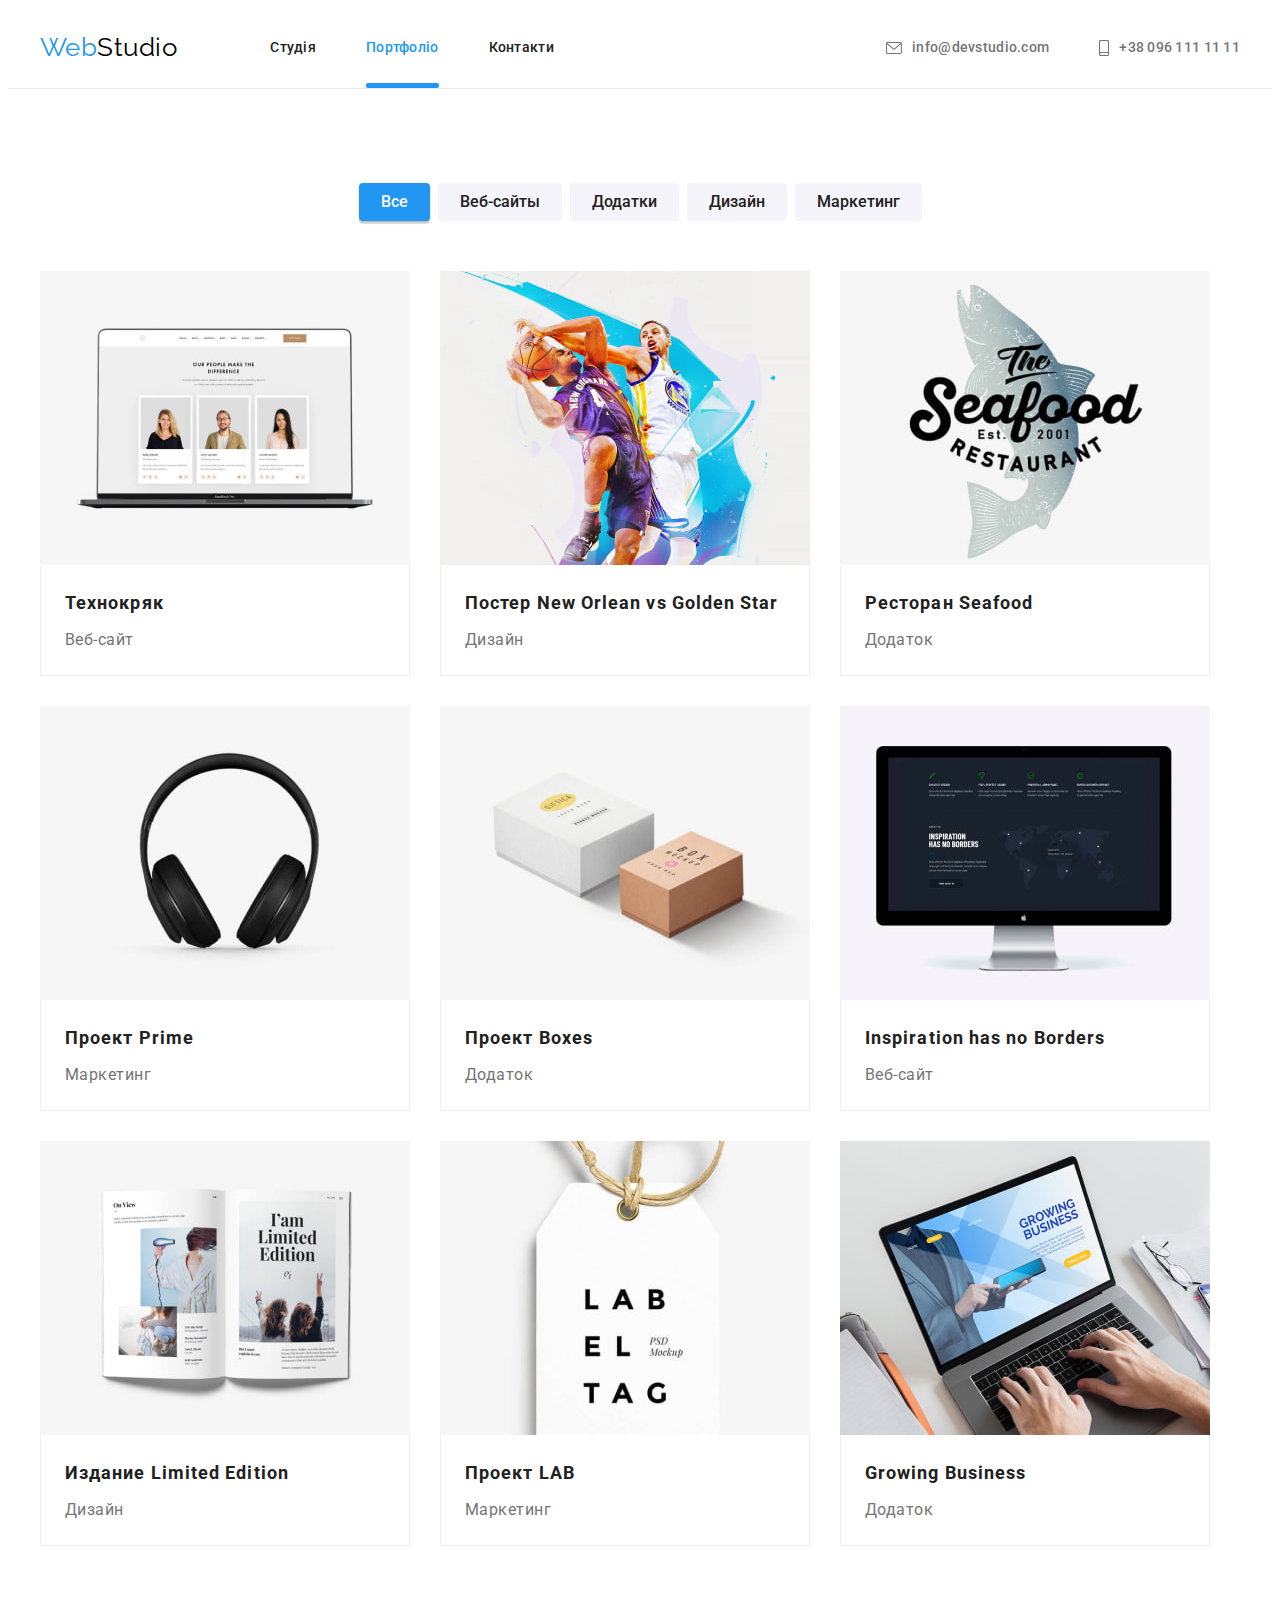
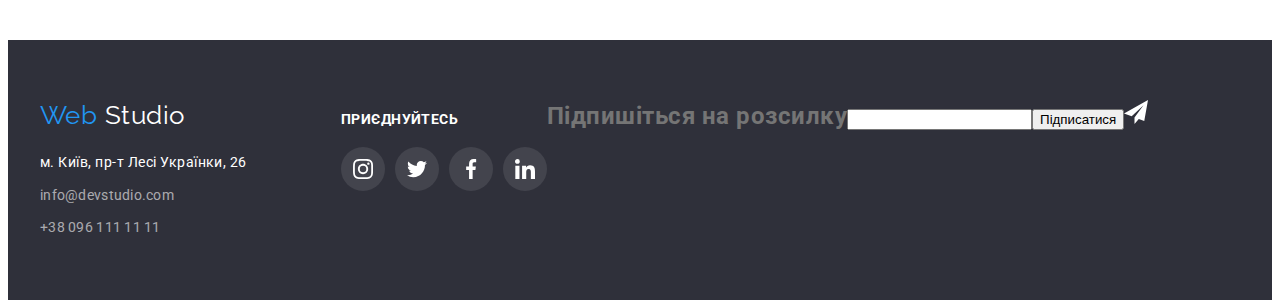
==== portfolio.html @ 4af9fd56 "Initial commit" ====
<!DOCTYPE html>
<html lang="uk">
  <head>
    <meta charset="UTF-8" />
    <meta http-equiv="X-UA-Compatible" content="IE=edge" />
    <meta name="viewport" content="width=device-width, initial-scale=1.0" />
    <!--Fonts start-->
    <link rel="preconnect" href="https://fonts.googleapis.com" />
    <link rel="preconnect" href="https://fonts.gstatic.com" crossorigin />
    <link
      href="https://fonts.googleapis.com/css2?family=Raleway:wght@700&family=Roboto:wght@400;500;700;900&display=swap"
      rel="stylesheet"
    />
    <!--Fonts end-->
    <!--Normalize start-->
    <link
      rel="stylesheet"
      href="https://cdnjs.cloudflare.com/ajax/libs/modern-normalize/1.1.0/modern-normalize.min.css"
      integrity="sha512-wpPYUAdjBVSE4KJnH1VR1HeZfpl1ub8YT/NKx4PuQ5NmX2tKuGu6U/JRp5y+Y8XG2tV+wKQpNHVUX03MfMFn9Q=="
      crossorigin="anonymous"
      referrerpolicy="no-referrer"
    />
    <!--Normalize end-->
    <!--Animate.css start-->
    <link
      rel="stylesheet"
      href="https://cdnjs.cloudflare.com/ajax/libs/animate.css/4.1.1/animate.min.css"
    />
    <!--Animate.css end-->
    <link rel="stylesheet" href="./css/styles.css" />
    <title>Document</title>
  </head>
  <body>
    <!--Header section-->
    <header class="header">
      <div class="container header-container">
        <a class="logo" href="./index.html">Web<span class="logo-inner">Studio</span></a>
        <nav class="nav">
          <ul class="nav-list">
            <li class="nav-item">
              <a class="nav-link" href="./index.html">Студія</a>
            </li>
            <li class="nav-item">
              <a
                class="nav-link current animate__animated animate__slideInDown"
                href="./portfolio.html"
                >Портфоліо</a
              >
            </li>
            <li class="nav-item">
              <a class="nav-link" href="">Контакти</a>
            </li>
          </ul>
        </nav>
        <ul class="header-list">
          <li class="header-item">
            <a class="header-mailto" href="mailto:info@devstudio.com">
              <svg class="icon-nav" width="16" height="12">
                <use href="./images/icons.svg#envelope"></use>
              </svg>
              info@devstudio.com
            </a>
          </li>
          <li class="header-item">
            <a class="header-phone" href="tel:+380961111111">
              <svg class="icon-nav" width="10" height="16">
                <use href="./images/icons.svg#smartphone"></use>
              </svg>
              +38 096 111 11 11
            </a>
          </li>
        </ul>
      </div>
    </header>
    <!--Main section-->
    <main>
      <!--Portfolio section-->
      <section class="portfolio section">
        <div class="container">
          <h1 class="visually-hidden">Кнопки</h1>
          <ul class="button-list">
            <li class="button-item">
              <button
                class="button-portfolio current animate__animated animate__backInLeft"
                type="button"
              >
                Все
              </button>
            </li>
            <li class="button-item">
              <button class="button-portfolio animate__animated animate__backInLeft" type="button">
                Веб-сайты
              </button>
            </li>
            <li class="button-item">
              <button class="button-portfolio animate__animated animate__backInLeft" type="button">
                Додатки
              </button>
            </li>
            <li class="button-item">
              <button class="button-portfolio animate__animated animate__backInLeft" type="button">
                Дизайн
              </button>
            </li>
            <li class="button-item">
              <button class="button-portfolio animate__animated animate__backInLeft" type="button">
                Маркетинг
              </button>
            </li>
          </ul>
          <h2 class="visually-hidden">Портфолио</h2>
          <ul class="portfolio-list card-set">
            <li class="portfolio-item animate__animated animate__backInRight">
              <div class="product-thumb">
                <img src="./images/portfolio/img1.jpg" alt="Ноутбук" width="370" height="294" />
                <p class="product-text">
                  Ресурс пропонує комплексні пропозиції з різним рівнем функціоналу та сервісів. Все
                  це дозволить відвідувачу отримати вичерпні відомості про компанію чи приватну
                  особу.
                </p>
              </div>
              <div class="portfolio-wrapper">
                <h3 class="portfolio-titel">Технокряк</h3>
                <p class="portfolio-text">Веб-сайт</p>
              </div>
            </li>
            <li class="portfolio-item animate__animated animate__backInRight">
              <div class="product-thumb">
                <img src="./images/portfolio/img2.jpg" alt="Баскетбол" width="370" height="294" />
                <p class="product-text">
                  Ресурс пропонує комплексні пропозиції з різним рівнем функціоналу та сервісів. Все
                  це дозволить відвідувачу отримати вичерпні відомості про компанію чи приватну
                  особу.
                </p>
              </div>
              <div class="portfolio-wrapper">
                <h3 class="portfolio-titel">Постер New Orlean vs Golden Star</h3>
                <p class="portfolio-text">Дизайн</p>
              </div>
            </li>
            <li class="portfolio-item animate__animated animate__backInRight">
              <div class="product-thumb">
                <img src="./images/portfolio/img3.jpg" alt="Рыба" width="370" height="294" />
                <p class="product-text">
                  Ресурс предлагает комплексные предложения с разным уровнем функционала и сервисов.
                  Все это позволит посетителю получить исчерпывающие сведения о компании или частном
                  лице.
                </p>
              </div>
              <div class="portfolio-wrapper">
                <h3 class="portfolio-titel">Ресторан Seafood</h3>
                <p class="portfolio-text">Додаток</p>
              </div>
            </li>
            <li class="portfolio-item animate__animated animate__backInLeft">
              <div class="product-thumb">
                <img src="./images/portfolio/img4.jpg" alt="Наушники" width="370" height="294" />
                <p class="product-text">
                  Ресурс пропонує комплексні пропозиції з різним рівнем функціоналу та сервісів. Все
                  це дозволить відвідувачу отримати вичерпні відомості про компанію чи приватну
                  особу.
                </p>
              </div>
              <div class="portfolio-wrapper">
                <h3 class="portfolio-titel">Проект Prime</h3>
                <p class="portfolio-text">Маркетинг</p>
              </div>
            </li>
            <li class="portfolio-item animate__animated animate__backInLeft">
              <div class="product-thumb">
                <img src="./images/portfolio/img5.jpg" alt="Две коробки" width="370" height="294" />
                <p class="product-text">
                  Ресурс пропонує комплексні пропозиції з різним рівнем функціоналу та сервісів. Все
                  це дозволить відвідувачу отримати вичерпні відомості про компанію чи приватну
                  особу.
                </p>
              </div>
              <div class="portfolio-wrapper">
                <h3 class="portfolio-titel">Проект Boxes</h3>
                <p class="portfolio-text">Додаток</p>
              </div>
            </li>
            <li class="portfolio-item animate__animated animate__backInLeft">
              <div class="product-thumb">
                <img src="./images/portfolio/img6.jpg" alt="Монитор" width="370" height="294" />
                <p class="product-text">
                  Ресурс пропонує комплексні пропозиції з різним рівнем функціоналу та сервісів. Все
                  це дозволить відвідувачу отримати вичерпні відомості про компанію чи приватну
                  особу.
                </p>
              </div>
              <div class="portfolio-wrapper">
                <h3 class="portfolio-titel">Inspiration has no Borders</h3>
                <p class="portfolio-text">Веб-сайт</p>
              </div>
            </li>
            <li class="portfolio-item animate__animated animate__backInRight">
              <div class="product-thumb">
                <img src="./images/portfolio/img7.jpg" alt="Книга" width="370" height="294" />
                <p class="product-text">
                  Ресурс пропонує комплексні пропозиції з різним рівнем функціоналу та сервісів. Все
                  це дозволить відвідувачу отримати вичерпні відомості про компанію чи приватну
                  особу.
                </p>
              </div>
              <div class="portfolio-wrapper">
                <h3 class="portfolio-titel">Издание Limited Edition</h3>
                <p class="portfolio-text">Дизайн</p>
              </div>
            </li>
            <li class="portfolio-item animate__animated animate__backInRight">
              <div class="product-thumb">
                <img src="./images/portfolio/img8.jpg" alt="Ярлык" width="370" height="294" />
                <p class="product-text">
                  Ресурс пропонує комплексні пропозиції з різним рівнем функціоналу та сервісів. Все
                  це дозволить відвідувачу отримати вичерпні відомості про компанію чи приватну
                  особу.
                </p>
              </div>
              <div class="portfolio-wrapper">
                <h3 class="portfolio-titel">Проект LAB</h3>
                <p class="portfolio-text">Маркетинг</p>
              </div>
            </li>
            <li class="portfolio-item animate__animated animate__backInRight">
              <div class="product-thumb ч">
                <img
                  src="./images/portfolio/img9.jpg"
                  alt="Работа за ноутбуком"
                  width="370"
                  height="294"
                />
                <p class="product-text">
                  Ресурс пропонує комплексні пропозиції з різним рівнем функціоналу та сервісів. Все
                  це дозволить відвідувачу отримати вичерпні відомості про компанію чи приватну
                  особу.
                </p>
              </div>
              <div class="portfolio-wrapper">
                <h3 class="portfolio-titel">Growing Business</h3>
                <p class="portfolio-text">Додаток</p>
              </div>
            </li>
          </ul>
        </div>
      </section>
    </main>
    <!--Footer section-->
    <footer class="footer footer-section">
      <div class="container footer-box">
        <div class="footer-col">
          <a class="footer-logo" href="./index.html"
            >Web <span class="footer-logo-inner">Studio</span>
          </a>
          <address class="address">м. Київ, пр-т Лесі Українки, 26</address>
          <ul class="footer-list">
            <li class="footer-item">
              <a class="footer-mailto" href="mailto:info@devstudio.com">info@devstudio.com</a>
            </li>
            <li class="footer-item">
              <a class="footer-phone" href="tel:+380961111111">+38 096 111 11 11</a>
            </li>
          </ul>
        </div>
        <div class="footer-wrapper">
          <h2 class="footer-titel">приєднуйтесь</h2>
          <ul class="footer-socials list">
            <li class="footer-socials-item">
              <a
                class="footer-socials-link"
                href=""
                target="_blank"
                rel="noopener noreferrer"
                aria-label="instagram"
              >
                <svg class="footer-socials-icon" width="20" height="20">
                  <use href="./images/icons.svg#instagram"></use>
                </svg>
              </a>
            </li>
            <li class="footer-socials-item">
              <a
                class="footer-socials-link"
                href=""
                target="_blank"
                rel="noopener noreferrer"
                aria-label="twitter"
              >
                <svg class="footer-socials-icon" width="20" height="20">
                  <use href="./images/icons.svg#twitter"></use>
                </svg>
              </a>
            </li>
            <li class="footer-socials-item">
              <a
                class="footer-socials-link"
                href=""
                target="_blank"
                rel="noopener noreferrer"
                aria-label="facebook"
              >
                <svg class="footer-socials-icon" width="20" height="20">
                  <use href="./images/icons.svg#facebook"></use>
                </svg>
              </a>
            </li>
            <li class="footer-socials-item">
              <a
                class="footer-socials-link"
                href=""
                target="_blank"
                rel="noopener noreferrer"
                aria-label="linkedin"
              >
                <svg class="footer-socials-icon" width="20" height="20">
                  <use href="./images/icons.svg#linkedin"></use>
                </svg>
              </a>
            </li>
          </ul>
        </div>
        <h2 class="">Підпишіться на розсилку</h2>
        <label>
          <input type="text" />
        </label>
        <button type="submit">Підписатися</button>
        <svg class="" width="24" height="24">
          <use href="./images/icons.svg#send"></use>
        </svg>
      </div>
    </footer>
  </body>
</html>
---- css/styles.css ----
/* цвет основного текста #212121 */
/* вторичный цвет #757575 */
/* шапка #FFFFFF */
/* почта и тел под rgba(255, 255, 255, 0.6)*/
/* фдрес подвала #FFFFFF  */
/* секция наша команда #F5F4FA */
/* секция чем мы занисаемся #E5E5E5 */
/* секция герой #2F303A */
/* цвет кнопки #2196F3 */
/* шапка hover #188CE8 */
/* body #E5E5E5 */

:root {
  /* others */
  --indent: 30px;
  --items: 3;

  /* time */
  --timeng-function: 250ms cubic-bezier(0.4, 0, 0.2, 1);
}

body {
  color: #757575;
  font-family: Roboto, sans-serif;
  letter-spacing: 0.03em;
}

.no-scroll {
  overflow: hidden;
}

/* Частковий ресет стилей браузера start */

h1,
h2,
h3,
h4,
h5,
h6,
p {
  margin: 0;
}

ul,
ol {
  list-style: none;
  padding: 0;
  margin: 0;
}

img {
  display: block;
}

a {
  text-decoration: none;
  color: currentColor;
}

/* Частковий ресет стилей браузера end */

/* Base styles */

.container {
  width: 1200px;
  margin-left: auto;
  margin-right: auto;
  padding-left: 15px;
  padding-right: 15px;
  /* outline: 1px solid tomato; */
}

.section {
  padding-top: 94px;
  padding-bottom: 94px;
}

/* Card set */

.card-set {
  display: flex;
  flex-wrap: wrap;
  gap: var(--indent);
}

.card-set-item {
  flex-basis: calc((100% - var(--indent) * (var(--items) - 1)) / var(--items));
}

/* Header section */

.header {
  border: 1px solid #ececec;
  border-top: none;
  border-right: none;
  border-left: none;
}

.header-container {
  display: flex;
  align-items: center;
}

.logo {
  display: block;
  margin-right: 93px;
  padding-top: 24px;
  padding-bottom: 25px;

  font-family: Raleway, cursive;
  font-size: 26px;
  line-height: 1.19;

  color: #2196f3;
}

.logo-inner {
  color: #000000;
}

.nav {
  margin-right: auto;
}

.nav-list {
  display: flex;
  gap: 50px;
}

.nav-link {
  position: relative;
  display: block;
  padding-top: 32px;
  padding-bottom: 32px;

  color: #212121;
  font-weight: 500;
  font-size: 14px;
  line-height: 1.14;
  letter-spacing: 0.02em;

  transition: color var(--timeng-function);
}

.nav-link:hover,
.nav-link:focus {
  color: #2196f3;
}

.nav-link.current {
  color: #2196f3;
}

.nav-link.current::after {
  content: '';
  position: absolute;
  left: 0;
  bottom: 0;

  display: block;
  width: 100%;
  height: 5px;
  background-color: #2196f3;
  border-radius: 2px;
  opacity: 1;
}

.nav-link::after {
  content: '';
  position: absolute;
  left: 0;
  bottom: 0;

  display: block;
  width: 100%;
  height: 5px;
  background-color: #2196f3;
  border-radius: 2px;
  opacity: 0;
  transition: opacity var(--timeng-function);
}

.nav-link:hover::after,
.nav-link:focus::after {
  opacity: 1;
}

.header-list {
  display: flex;
  gap: 50px;
}

.icon-nav {
  fill: currentColor;
}

.header-mailto {
  display: flex;
  align-items: center;
  gap: 10px;

  padding-top: 32px;
  padding-bottom: 32px;

  color: #757575;
  font-weight: 500;
  font-size: 14px;
  line-height: 1.14;
  letter-spacing: 0.02em;

  transition: color var(--timeng-function);
}

.mailto-wrapper:hover,
.mailto-wrapper:focus {
  color: #2196f3;
}

.header-mailto:hover,
.header-mailto:focus {
  color: #2196f3;
}

.header-phone {
  display: flex;
  align-items: center;
  gap: 10px;

  padding-top: 32px;
  padding-bottom: 32px;

  color: #757575;
  font-weight: 500;
  font-size: 14px;
  line-height: 1.14;
  letter-spacing: 0.02em;

  transition: color var(--timeng-function);
}

.phone-wpapper:hover,
.phone-wpapper:focus {
  color: #2196f3;
}

.header-phone:hover,
.header-phone:focus {
  color: #2196f3;
}

/* hero section */

.hero {
  text-align: center;
}

.overlay {
  max-width: 1600px;
  height: 600px;
  margin-left: auto;
  margin-right: auto;

  background-color: #c4c4c4;
  box-shadow: 0px 4px 4px rgba(0, 0, 0, 0.25);
  background-image: linear-gradient(to right, rgba(47, 48, 58, 0.4), rgba(47, 48, 58, 0.4)),
    url(../images/hero/Image01.jpg);

  background-repeat: no-repeat;
  background-position: center;
  background-size: cover;
}

.section-wrap {
  padding-top: 200px;
  padding-bottom: 200px;
}

.hero-title {
  margin-bottom: 30px;
  width: 696px;
  margin-left: auto;
  margin-right: auto;

  color: #ffffff;
  font-weight: 900;
  font-size: 44px;
  line-height: 1.36;
  text-align: center;
  letter-spacing: 0.06em;
  text-transform: uppercase;
}

.button-hero {
  min-width: 200px;
  min-height: 50px;
  padding: 10px 32px;

  background-color: #2196f3;
  color: #ffffff;
  border: none;
  font-family: inherit;
  cursor: pointer;
  font-weight: 700;
  font-size: 16px;
  line-height: 1.88;
  letter-spacing: 0.06em;
  box-shadow: 0px 4px 4px rgba(0, 0, 0, 0.15);
  border-radius: 4px;

  transition: background-color var(--timeng-function);
}

.button-hero:hover,
.button-hero:focus {
  background-color: #188ce8;
  border: none;
}

/* offer section */

.offer.section {
  padding-bottom: 0;
}

.offer-list {
  display: flex;
  gap: var(--indent);
}

.offer-wrapper {
  display: flex;
  align-items: center;
  justify-content: center;
  margin-bottom: 30px;

  width: 270px;
  height: 120px;
  background-color: #f5f4fa;
  border-radius: 4px;
}

.offer-item {
  flex-basis: 270px;
}

.offer-title {
  margin-bottom: 10px;

  color: #212121;
  font-weight: 700;
  font-size: 14px;
  line-height: 1.14;
  text-transform: uppercase;
}

.offer-text {
  font-size: 14px;
  line-height: 1.71;
}

/* doing section */

.section-top {
  padding-top: 0;
}

.doing-title {
  margin-bottom: 50px;

  color: #212121;
  font-weight: 700;
  font-size: 36px;
  line-height: 1.16;
  text-align: center;
}

.doing-list {
  display: flex;
  gap: var(--indent);
}

.doing-tumb {
  position: relative;
}

.doing-text {
  position: absolute;
  bottom: 0;
  left: 0;

  width: 370px;
  height: 70px;
  padding: 27px;

  font-weight: 700;
  font-size: 14px;
  line-height: calc(16 / 14);
  text-align: center;
  text-transform: uppercase;
  color: #ffffff;
  background: rgba(47, 48, 58, 0.8);
}

/* team section */

.team {
  background-color: #f5f4fa;
}

.team-titel {
  margin-bottom: 50px;

  color: #212121;
  font-weight: 700;
  font-size: 36px;
  line-height: 1.16;
  text-align: center;
}

.team-list {
  display: flex;
  gap: var(--indent);
}

.team-wrapper {
  border-top: none;
  padding-top: 30px;
  padding-bottom: 30px;
  padding-left: 5px;
  padding-right: 5px;

  background: #ffffff;
  box-shadow: 0px 1px 3px rgba(0, 0, 0, 0.12), 0px 1px 1px rgba(0, 0, 0, 0.14),
    0px 2px 1px rgba(0, 0, 0, 0.2);
  border-radius: 0px 0px 4px 4px;
  letter-spacing: 0.03em;
}

.team-subtitel {
  margin-bottom: 10px;

  color: #212121;
  font-weight: 500;
  font-size: 16px;
  line-height: 1.18;
  text-align: center;
}

.team-text {
  margin-bottom: 16px;

  font-size: 16px;
  line-height: 1.18;
  text-align: center;
}

/* Clients setion */

.clients-titel {
  margin-bottom: 50px;

  font-family: 'Roboto';
  font-style: normal;
  font-weight: 700;
  font-size: 36px;
  line-height: 42px;
  text-align: center;
  letter-spacing: 0.03em;

  color: #212121;
}

.clients {
  display: flex;
  align-items: center;
  justify-content: center;
  gap: 30px;
}

.clients-link {
  display: flex;
  align-items: center;
  justify-content: center;

  width: 170px;
  height: 92px;
  border: 1px solid #afb1b8;
  border-radius: 4px;

  transition: border-color var(--timeng-function), fill var(--timeng-function);
}

.clients-icon {
  fill: #afb1b8;

  transition: fill var(--timeng-function);
}

.clients-link:hover,
.clients-link:focus {
  border-color: #2196f3;
}

.clients-link:hover .clients-icon,
.clients-link:focus .clients-icon {
  fill: #2196f3;
}

/* footer section */

.footer {
  background-color: #2f303a;
}

.footer-section {
  padding-top: 60px;
  padding-bottom: 60px;
}

.footer-box {
  display: flex;
  align-items: baseline;
}

.footer-col {
  display: flex;
  flex-wrap: wrap;
  width: 231px;
  margin-right: 70px;
}

.footer-logo {
  display: block;
  margin-bottom: 20px;

  color: #2196f3;
  font-family: Raleway, cursive;
  font-size: 26px;
  line-height: 1.19;
}

.footer-logo-inner {
  color: #ffffff;
}

.address {
  margin-bottom: 9px;

  color: #ffffff;
  font-size: 14px;
  line-height: 1.71;
  font-style: normal;
}

.footer-item:not(:last-child) {
  display: block;
  margin-bottom: 9px;
}

.footer-mailto {
  font-size: 14px;
  line-height: 1.71;
  color: rgba(255, 255, 255, 0.6);
  letter-spacing: 0.02em;

  transition: color var(--timeng-function);
}

.footer-mailto:hover,
.footer-mailto:focus {
  color: #2196f3;
}

.footer-phone {
  font-size: 14px;
  line-height: 1.71;
  color: rgba(255, 255, 255, 0.6);
  letter-spacing: 0.02em;

  transition: color var(--timeng-function);
}

.footer-phone:hover,
.footer-phone:focus {
  color: #2196f3;
}

.footer-titel {
  margin-bottom: 20px;

  font-weight: 700;
  font-size: 14px;
  line-height: calc(16 / 14);
  letter-spacing: 0.03em;
  text-transform: uppercase;

  color: #ffffff;
}

.footer-wrapper {
  display: flex;
  flex-wrap: wrap;
  width: 206px;
}

.footer-socials {
  display: flex;
  align-items: center;
  justify-content: center;
  gap: 10px;
}

.footer-socials-link {
  display: flex;
  align-items: center;
  justify-content: center;

  width: 44px;
  height: 44px;
  border-radius: 50%;
  background-color: #43444d;

  transition: background-color var(--timeng-function), fill var(--timeng-function);
}

.footer-socials-icon {
  fill: #ffffff;
}

.footer-socials-link:hover,
.footer-socials-link:focus {
  background-color: #2196f3;
}

/* Portfolio section */

.button-list {
  display: flex;
  margin-bottom: 50px;
  justify-content: center;
}

.button-item:not(:last-child) {
  margin-right: 8px;
}

.button-portfolio {
  padding: 6px 22px;

  color: #212121;
  border: none;
  font-family: inherit;
  cursor: pointer;
  font-weight: 500;
  font-size: 16px;
  line-height: 1.62;
  border-radius: 4px;
  background-color: #f5f4fa;

  transition: color var(--timeng-function), background-color var(--timeng-function),
    box-shadow var(--timeng-function);
}

.button-portfolio.current {
  background-color: #2196f3;
  color: #ffffff;
  box-shadow: 0px 3px 1px rgba(0, 0, 0, 0.1), 0px 1px 2px rgba(0, 0, 0, 0.08),
    0px 2px 2px rgba(0, 0, 0, 0.12);
}

.button-portfolio:hover,
.button-portfolio:focus {
  background-color: #2196f3;
  color: #ffffff;
  box-shadow: 0px 3px 1px rgba(0, 0, 0, 0.1), 0px 1px 2px rgba(0, 0, 0, 0.08),
    0px 2px 2px rgba(0, 0, 0, 0.12);
}

.portfolio-list {
  display: flex;
  gap: var(--indent);
}

.portfolio-item {
  position: relative;
  transition: color var(--timeng-function), box-shadow var(--timeng-function);
}

.portfolio-item:hover .product-thumb .product-text {
  transform: translateY(0);
  opacity: 1;
}

.portfolio-item:hover {
  cursor: pointer;
  box-shadow: 0px 1px 1px rgba(0, 0, 0, 0.12), 0px 4px 4px rgba(0, 0, 0, 0.06),
    1px 4px 6px rgba(0, 0, 0, 0.16);
}

.product-thumb {
  position: relative;
  overflow: hidden;
}

.product-text {
  position: absolute;
  top: 0;
  left: 0;
  padding: 63px 24px;

  font-size: 18px;
  line-height: calc(28 / 18);
  color: #ffffff;
  background-color: rgba(33, 150, 243, 0.9);
  opacity: 0;
  transform: translateY(100%);
  transition: var(--timeng-function);
}

.portfolio-wrapper {
  padding-top: 20px;
  padding-bottom: 20px;
  padding-left: 24px;
  padding-right: 24px;

  border: 1px solid #eeeeee;
  border-top: none;
  overflow: hidden;
  z-index: 1000;
}

.portfolio-titel {
  margin-bottom: 4px;

  color: #212121;
  font-weight: 700;
  font-size: 18px;
  line-height: 2;
  letter-spacing: 0.06em;
}

.portfolio-text {
  font-size: 16px;
  line-height: 1.87;
}

.visually-hidden {
  position: absolute;
  white-space: nowrap;
  width: 1px;
  height: 1px;
  overflow: hidden;
  border: 0;
  padding: 0;
  clip: rect(0 0 0 0);
  clip-path: inset(50%);
  margin: -1px;
}

/* Socials icons */

.socials {
  display: flex;
  align-items: center;
  justify-content: center;
  gap: 10px;
}

.socials-link {
  display: flex;
  align-items: center;
  justify-content: center;

  width: 44px;
  height: 44px;
  border-radius: 50%;

  transition: background-color var(--timeng-function), fill var(--timeng-function);
}

.socials-icon {
  fill: #afb1b8;

  transition: fill var(--timeng-function);
}

.socials-link:hover,
.socials-link:focus {
  background-color: #2196f3;
}

.socials-link:hover .socials-icon,
.socials-link:focus .socials-icon {
  fill: #ffffff;
}

/* Modal window */

.backdrop {
  position: fixed;
  top: 0;
  left: 0;
  z-index: 1000;

  width: 100%;
  height: 100%;

  background-color: rgba(0, 0, 0, 0.2);
  opacity: 1;
  visibility: visible;
  pointer-events: initial;
  transition: opacity var(--timeng-function), visibility var(--timeng-function);
}

.backdrop.is-hidden {
  opacity: 0;
  visibility: hidden;
  pointer-events: none;
}

.modal {
  position: absolute;
  top: 50%;
  left: 50%;
  transform: translate(-50%, -50%) scale(1);

  width: 528px;
  height: 521px;
  background-color: #ffffff;
  border-radius: 4px;
  box-shadow: 0px 1px 3px rgba(0, 0, 0, 0.12), 0px 1px 1px rgba(0, 0, 0, 0.14),
    0px 2px 1px rgba(0, 0, 0, 0.2);

  opacity: 1;
  transition: transform var(--timeng-function), opacity var(--timeng-function);
}

.backdrop.is-hidden .modal {
  opacity: 0;
  transform: translate(-50%, -50%) scale(0.75);
}

.modal-btn {
  position: absolute;
  top: 8px;
  right: 8px;

  display: flex;
  align-items: center;
  justify-content: center;

  width: 30px;
  height: 30px;
  padding: 0;
  border-radius: 50%;
  background: #ffffff;
  border: 1px solid rgba(0, 0, 0, 0.1);
  filter: drop-shadow(0px 4px 4px rgba(0, 0, 0, 0.25));
  cursor: pointer;
}

.form-titel {
  display: block;
  padding-top: 40px;

  font-size: 20px;
  line-height: calc(23 / 20);
  text-align: center;
  letter-spacing: 0.03em;

  color: #212121;
}

.form-label {
  font-size: 12px;
  line-height: calc(14 / 12);
  letter-spacing: 0.01em;
  color: #757575;
}

.form-input {
  width: 448px;
  height: 40px;

  border: 1px solid rgba(33, 33, 33, 0.2);
  border-radius: 4px;
}
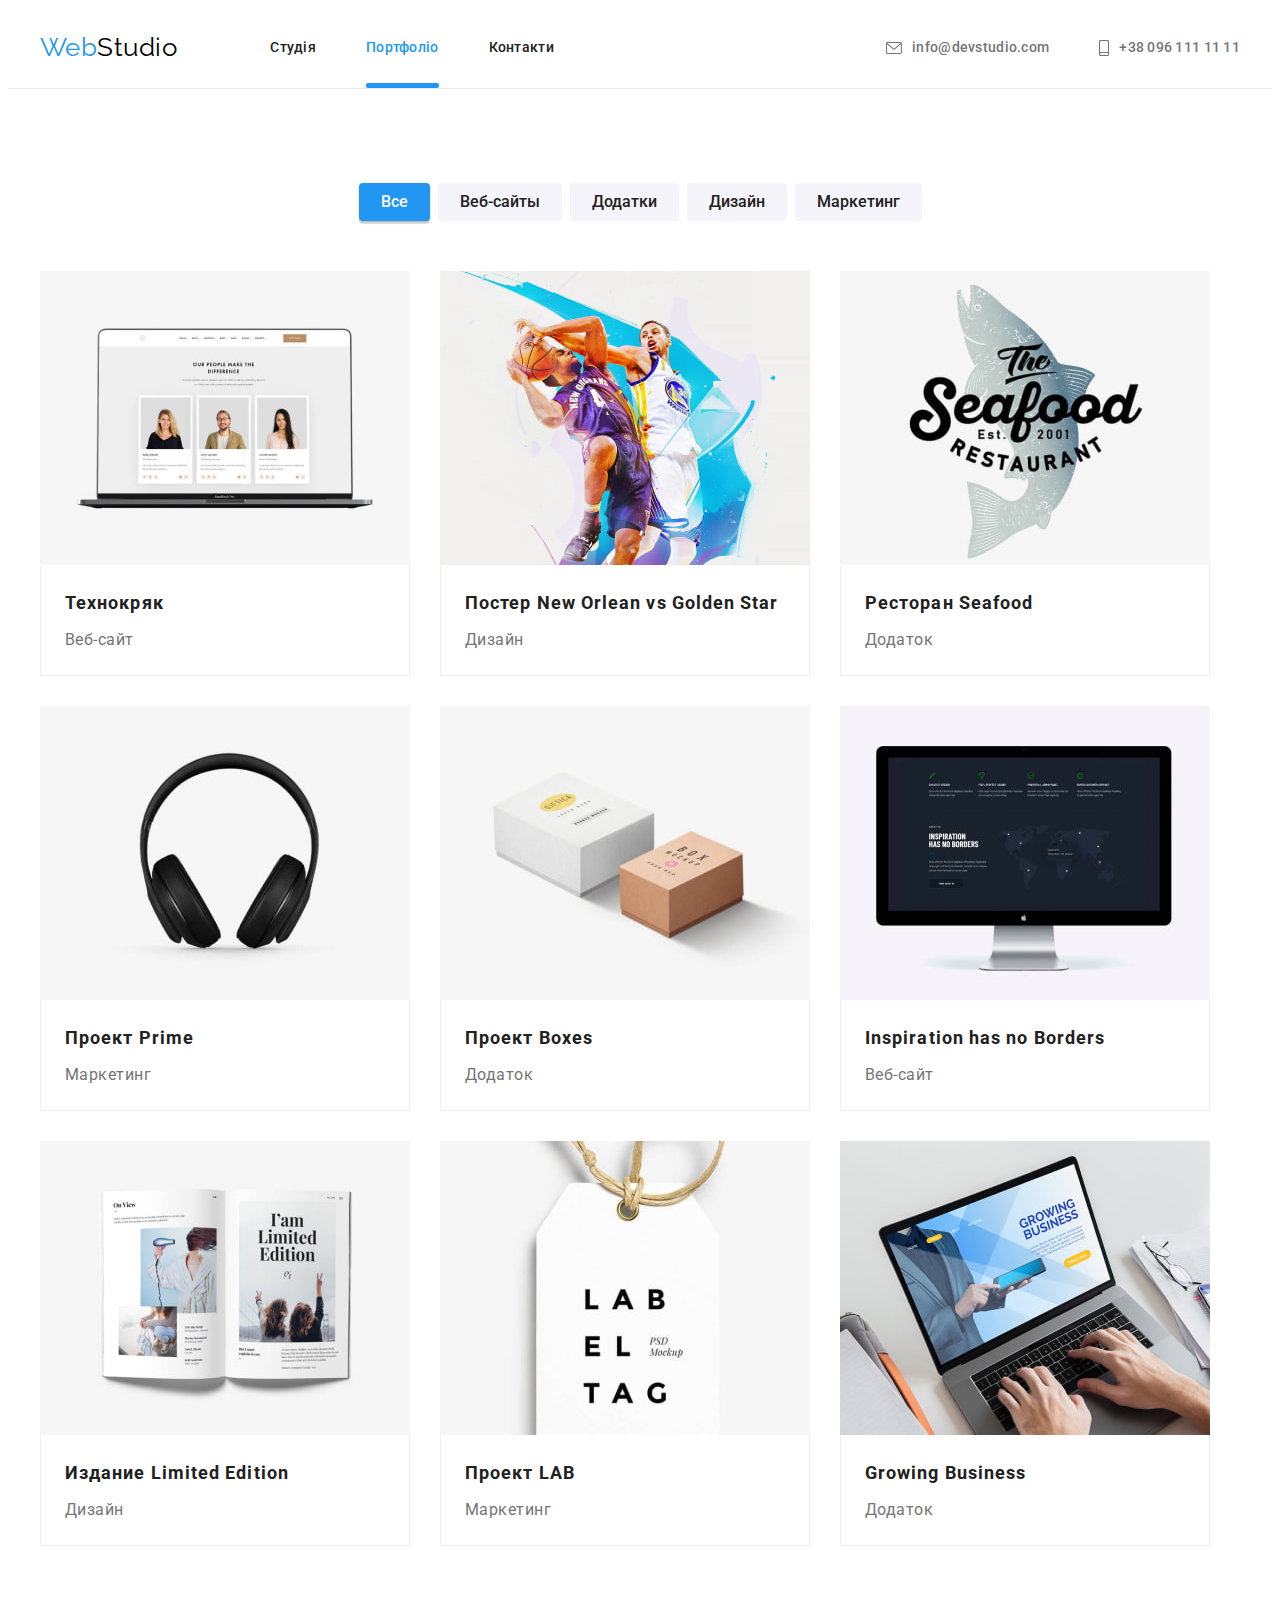
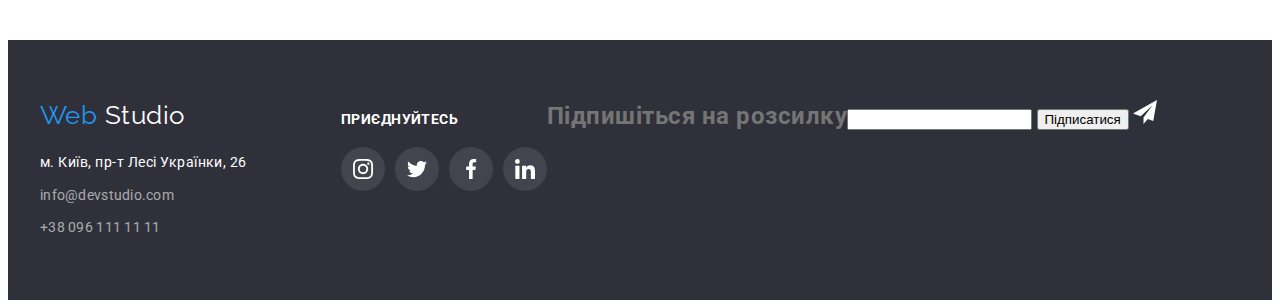
==== commit 8b2147b5: "Update portfolio.html" ====
--- a/portfolio.html
+++ b/portfolio.html
@@ -319,14 +319,16 @@
             </li>
           </ul>
         </div>
-        <h2 class="">Підпишіться на розсилку</h2>
-        <label>
-          <input type="text" />
-        </label>
-        <button type="submit">Підписатися</button>
-        <svg class="" width="24" height="24">
-          <use href="./images/icons.svg#send"></use>
-        </svg>
+        <h2 class="form-fotter-titel">Підпишіться на розсилку</h2>
+        <form class="form-fotter">
+          <label class="form-gruop-fotter">
+            <input type="text" />
+          </label>
+          <button class="form-fotter-btn" type="submit">Підписатися</button>
+          <svg class="form-fotter-icon" width="24" height="24">
+            <use href="./images/icons.svg#send"></use>
+          </svg>
+        </form>
       </div>
     </footer>
   </body>
--- a/css/styles.css
+++ b/css/styles.css
@@ -859,9 +859,24 @@
   cursor: pointer;
 }
 
+/**
+|============================
+| Modal form
+|============================
+*/
+
+.form-container {
+  display: flex;
+  flex-wrap: wrap;
+  justify-content: center;
+}
+
 .form-titel {
   display: block;
   padding-top: 40px;
+  margin-bottom: 12px;
+  margin-left: auto;
+  margin-right: auto;
 
   font-size: 20px;
   line-height: calc(23 / 20);
@@ -872,16 +887,44 @@
 }
 
 .form-label {
+  display: block;
+  margin-bottom: 4px;
+
   font-size: 12px;
   line-height: calc(14 / 12);
   letter-spacing: 0.01em;
   color: #757575;
+  cursor: pointer;
 }
 
 .form-input {
+  display: block;
   width: 448px;
   height: 40px;
 
   border: 1px solid rgba(33, 33, 33, 0.2);
   border-radius: 4px;
-}
+  cursor: pointer;
+}
+
+/* .form-icon {
+  position: relative;
+  top: 0;
+  left: 0;
+} */
+
+.madal-form-btn {
+  min-width: 200px;
+  min-height: 50px;
+  padding: 10px 52px;
+
+  font-weight: 700;
+  font-size: 16px;
+  line-height: calc(30 / 16);
+  letter-spacing: 0.06em;
+  color: #ffffff;
+  background: #2196f3;
+  box-shadow: 0px 4px 4px rgba(0, 0, 0, 0.15);
+  border-radius: 4px;
+  border: none;
+}
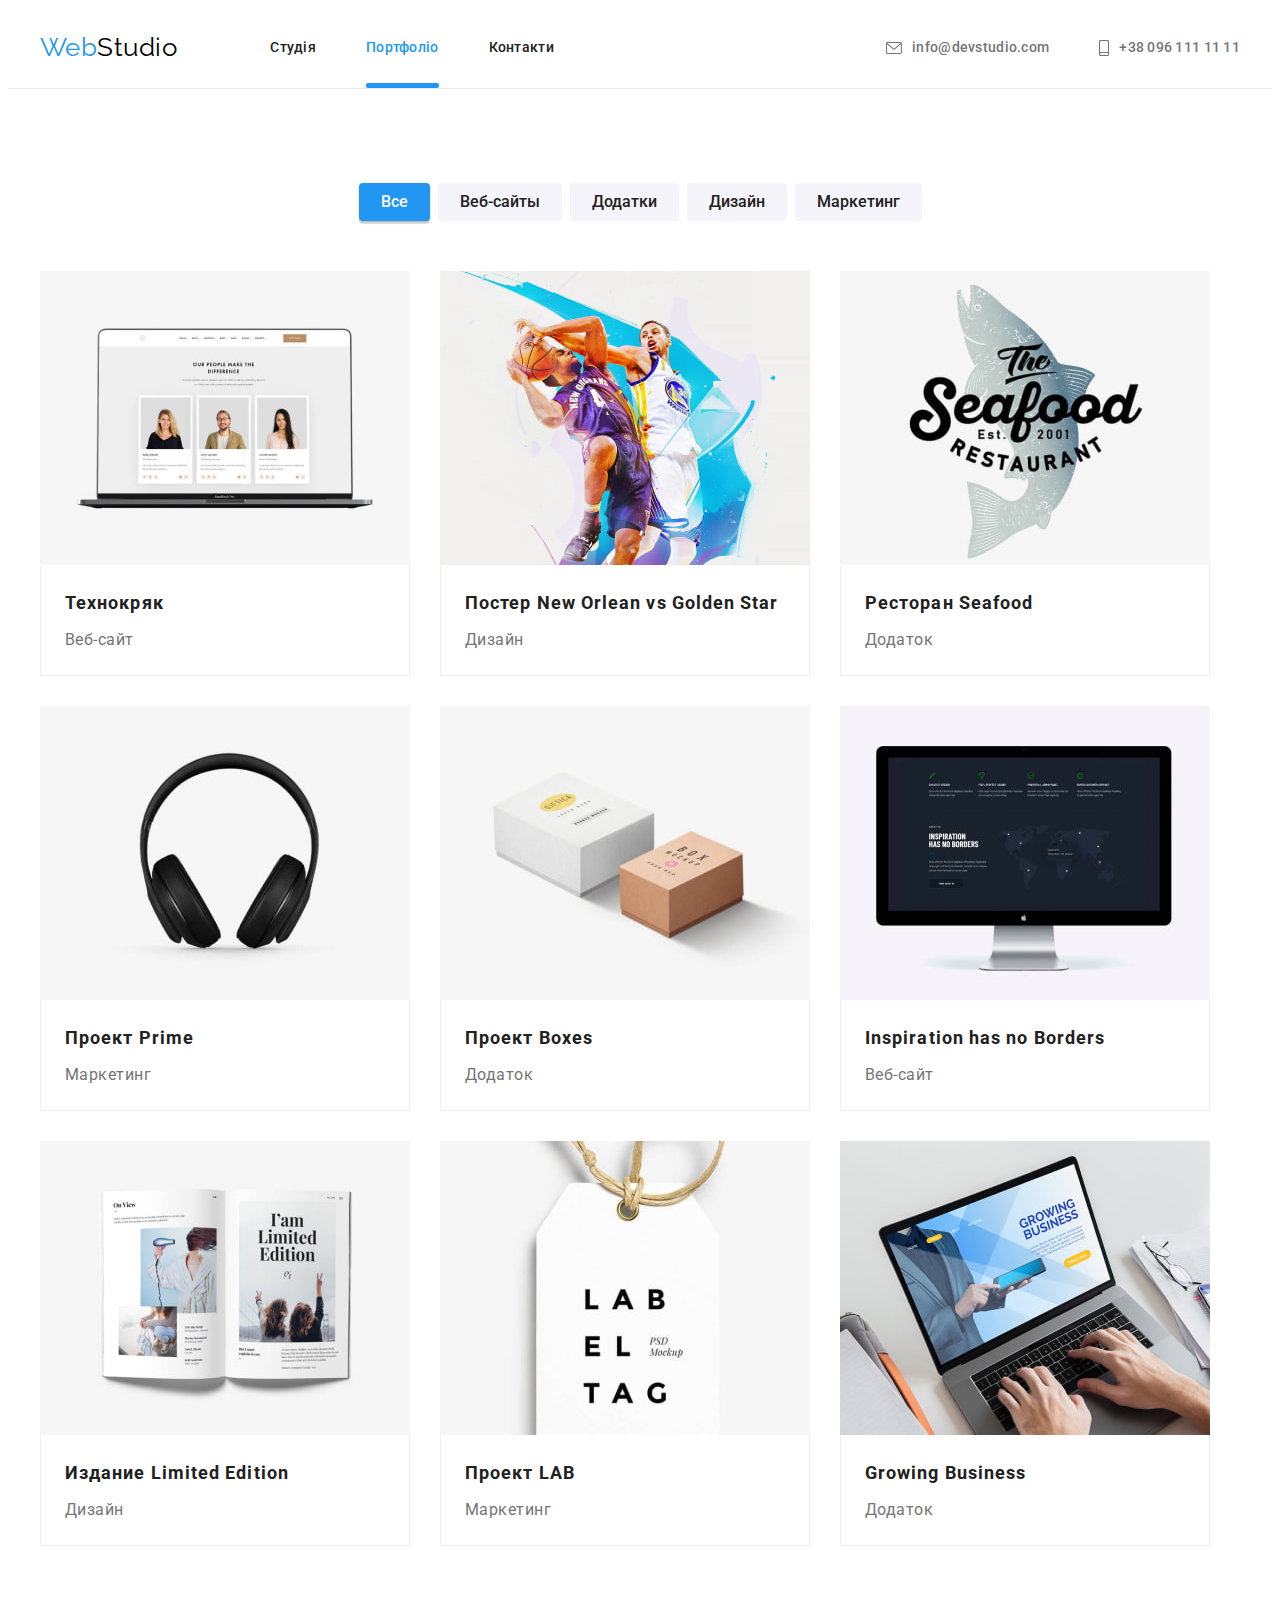
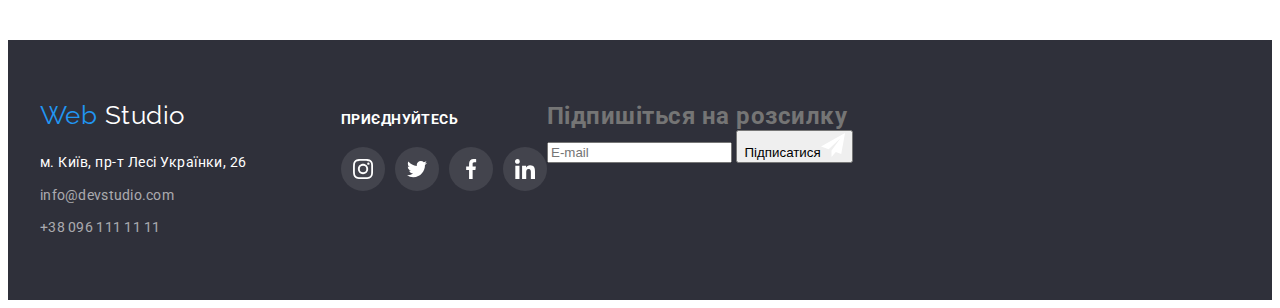
==== commit 645e7085: "Update portfolio.html" ====
--- a/portfolio.html
+++ b/portfolio.html
@@ -319,16 +319,19 @@
             </li>
           </ul>
         </div>
-        <h2 class="form-fotter-titel">Підпишіться на розсилку</h2>
-        <form class="form-fotter">
-          <label class="form-gruop-fotter">
-            <input type="text" />
-          </label>
-          <button class="form-fotter-btn" type="submit">Підписатися</button>
-          <svg class="form-fotter-icon" width="24" height="24">
-            <use href="./images/icons.svg#send"></use>
-          </svg>
-        </form>
+        <div class="form-container-fotter">
+          <h2 class="form-fotter-titel">Підпишіться на розсилку</h2>
+          <form class="form-fotter">
+            <label class="form-group-fotter">
+              <input class="form-input-fotter" type="email" placeholder="E-mail" />
+            </label>
+            <button class="form-fotter-btn" type="submit">
+              Підписатися<svg class="form-fotter-icon" width="24" height="24">
+                <use href="./images/icons.svg#send"></use>
+              </svg>
+            </button>
+          </form>
+        </div>
       </div>
     </footer>
   </body>
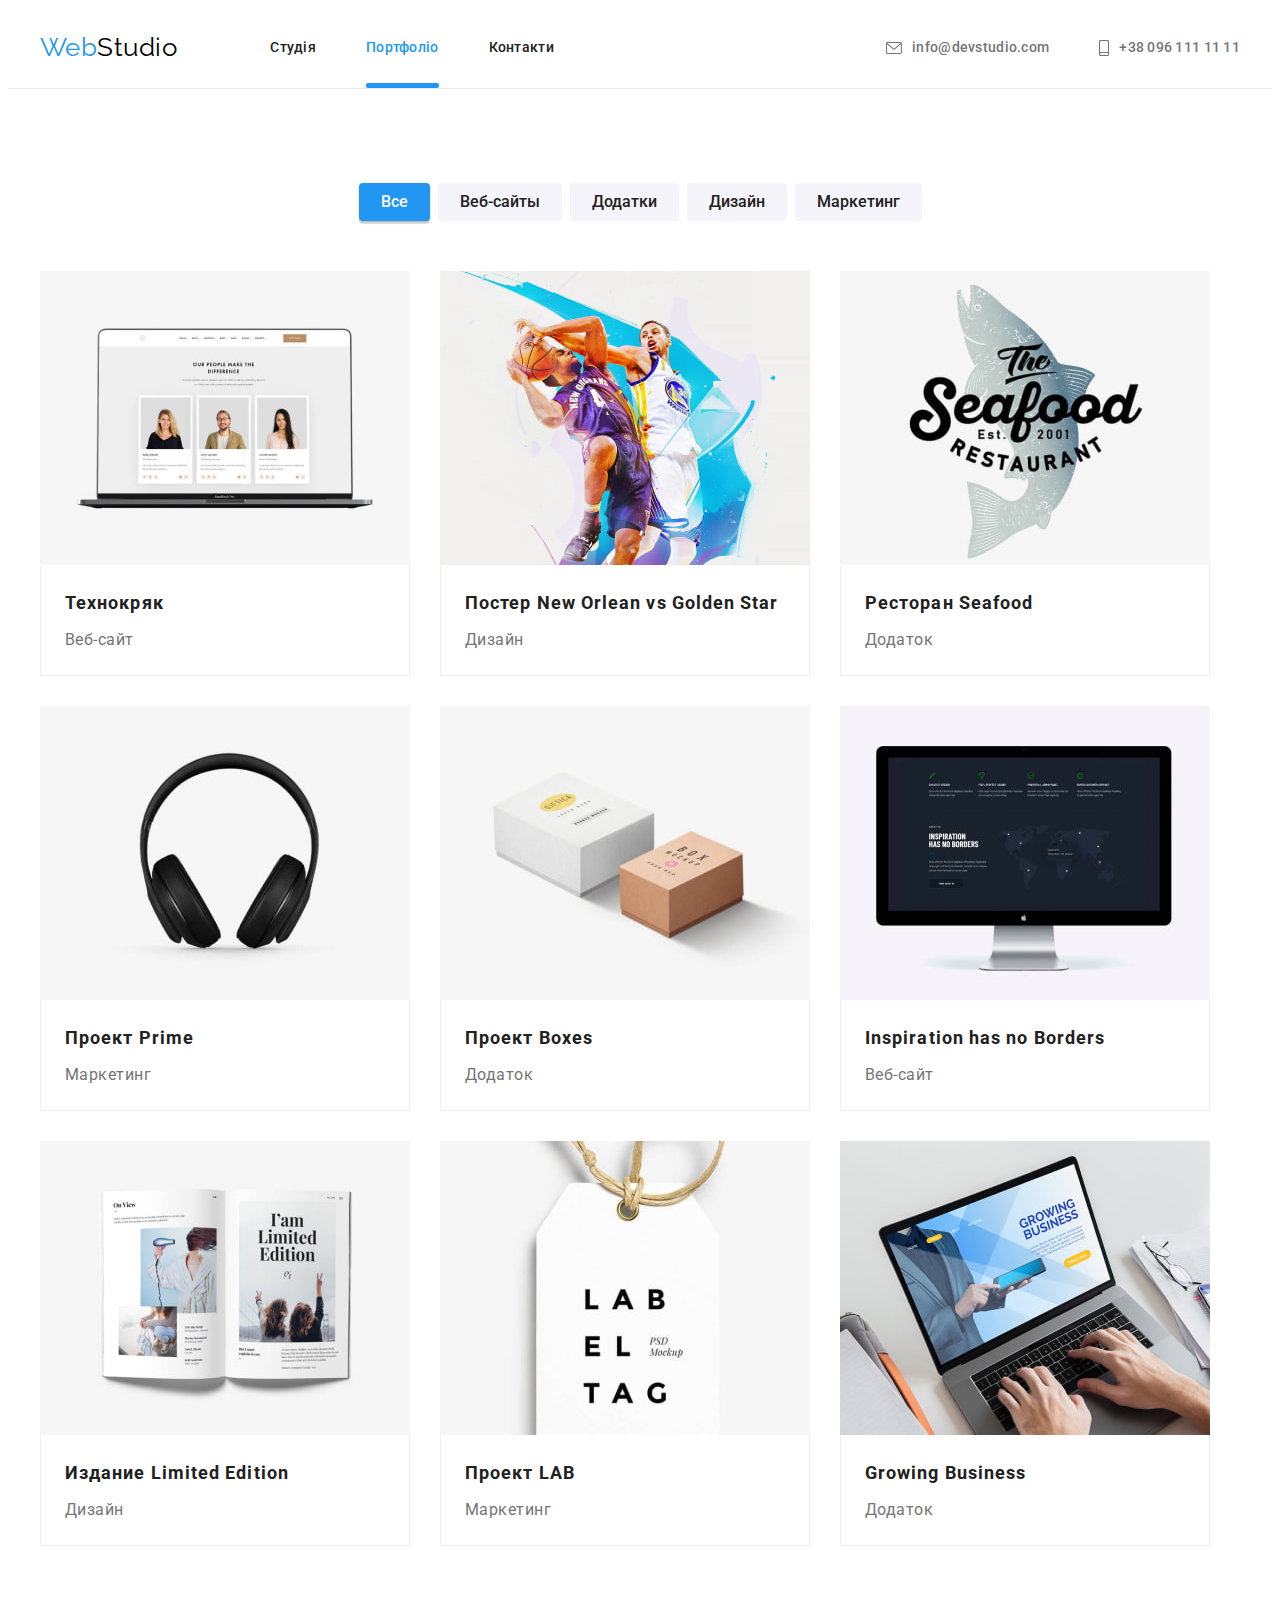
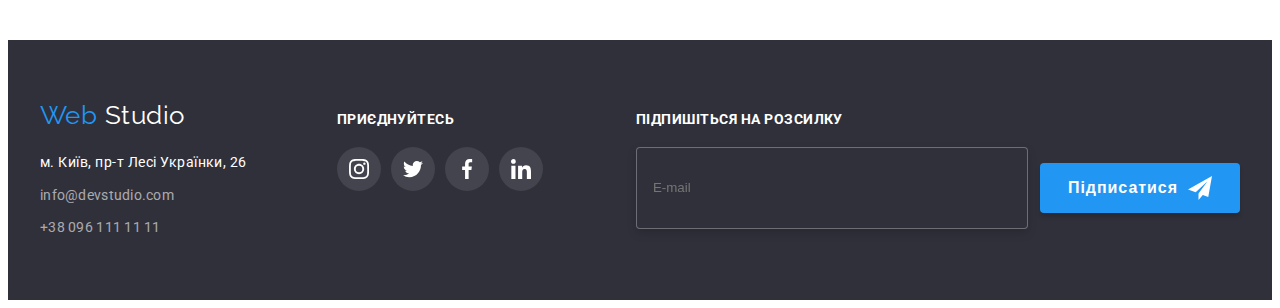
==== commit 0f3c7181: "Update portfolio.html" ====
--- a/portfolio.html
+++ b/portfolio.html
@@ -323,7 +323,12 @@
           <h2 class="form-fotter-titel">Підпишіться на розсилку</h2>
           <form class="form-fotter">
             <label class="form-group-fotter">
-              <input class="form-input-fotter" type="email" placeholder="E-mail" />
+              <input
+                class="form-input-fotter"
+                name="user-email"
+                type="email"
+                placeholder="E-mail"
+              />
             </label>
             <button class="form-fotter-btn" type="submit">
               Підписатися<svg class="form-fotter-icon" width="24" height="24">
--- a/css/styles.css
+++ b/css/styles.css
@@ -601,6 +601,7 @@
   display: flex;
   flex-wrap: wrap;
   width: 206px;
+  margin-right: 93px;
 }
 
 .footer-socials {
@@ -630,6 +631,56 @@
 .footer-socials-link:hover,
 .footer-socials-link:focus {
   background-color: #2196f3;
+}
+
+.form-fotter-titel {
+  margin-bottom: 20px;
+
+  font-size: 14px;
+  line-height: calc(16 / 14);
+  text-transform: uppercase;
+  color: #ffffff;
+}
+
+.form-fotter {
+  display: flex;
+  align-items: center;
+  justify-content: center;
+  gap: 12px;
+}
+
+.form-input-fotter {
+  display: block;
+  width: 358px;
+  height: 50px;
+  padding: 15px 16px;
+
+  background-color: #2f303a;
+  border: 1px solid rgba(255, 255, 255, 0.3);
+  filter: drop-shadow(0px 4px 4px rgba(0, 0, 0, 0.15));
+  border-radius: 4px;
+}
+
+.form-fotter-btn {
+  display: flex;
+  align-items: center;
+  text-align: center;
+  gap: 10px;
+
+  min-width: 200px;
+  min-height: 50px;
+  padding: 10px 28px;
+
+  font-weight: 700;
+  font-size: 16px;
+  line-height: calc(30 / 16);
+  letter-spacing: 0.06em;
+  color: #ffffff;
+  background-color: #2196f3;
+  box-shadow: 0px 4px 4px rgba(0, 0, 0, 0.15);
+  border-radius: 4px;
+  border: none;
+  cursor: pointer;
 }
 
 /* Portfolio section */
@@ -825,7 +876,7 @@
   transform: translate(-50%, -50%) scale(1);
 
   width: 528px;
-  height: 521px;
+  height: 581px;
   background-color: #ffffff;
   border-radius: 4px;
   box-shadow: 0px 1px 3px rgba(0, 0, 0, 0.12), 0px 1px 1px rgba(0, 0, 0, 0.14),
@@ -856,7 +907,13 @@
   background: #ffffff;
   border: 1px solid rgba(0, 0, 0, 0.1);
   filter: drop-shadow(0px 4px 4px rgba(0, 0, 0, 0.25));
+  transition: fill var(--timeng-function);
   cursor: pointer;
+}
+
+.modal-btn:hover,
+.modal-btn:focus {
+  fill: #2196f3;
 }
 
 /**
@@ -869,6 +926,8 @@
   display: flex;
   flex-wrap: wrap;
   justify-content: center;
+  gap: 10px;
+  margin-bottom: 20px;
 }
 
 .form-titel {
@@ -884,6 +943,10 @@
   letter-spacing: 0.03em;
 
   color: #212121;
+}
+
+.form-group {
+  position: relative;
 }
 
 .form-label {
@@ -907,16 +970,41 @@
   cursor: pointer;
 }
 
-/* .form-icon {
-  position: relative;
-  top: 0;
-  left: 0;
-} */
+.form-textaria {
+  width: 448px;
+  height: 120px;
+  padding: 12px 16px;
+
+  border: 1px solid rgba(33, 33, 33, 0.2);
+  border-radius: 4px;
+  resize: none;
+  cursor: pointer;
+}
+
+.form-checbox {
+  display: block;
+  margin-bottom: 30px;
+  text-align: center;
+}
+
+.form-icon {
+  position: absolute;
+  top: 30px;
+  left: 12px;
+}
+
+.rules {
+  text-decoration: underline;
+  color: #2196f3;
+}
 
 .madal-form-btn {
+  display: block;
   min-width: 200px;
   min-height: 50px;
   padding: 10px 52px;
+  margin-left: auto;
+  margin-right: auto;
 
   font-weight: 700;
   font-size: 16px;
@@ -927,4 +1015,11 @@
   box-shadow: 0px 4px 4px rgba(0, 0, 0, 0.15);
   border-radius: 4px;
   border: none;
-}
+  transition: background-color var(--timeng-function);
+  cursor: pointer;
+}
+
+.madal-form-btn:hover,
+.madal-form-btn :focus {
+  background-color: #188ce8;
+}
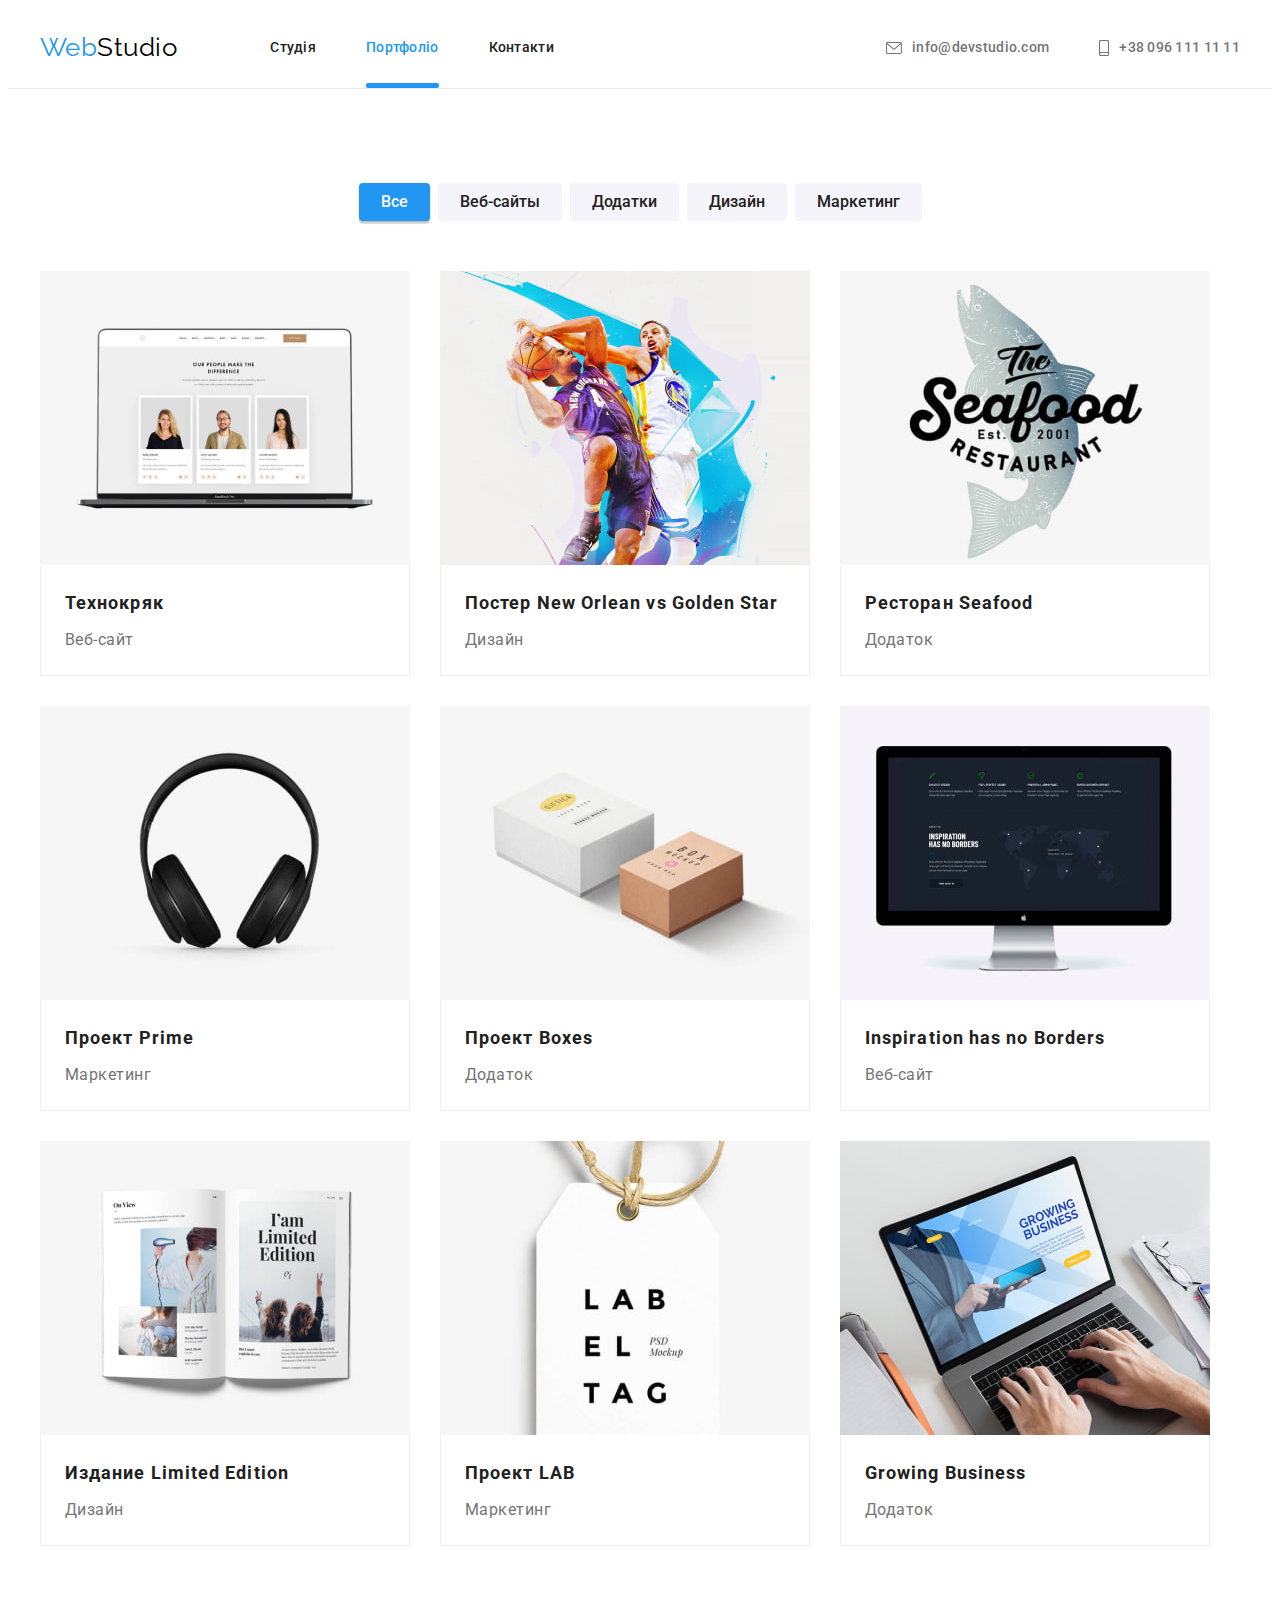
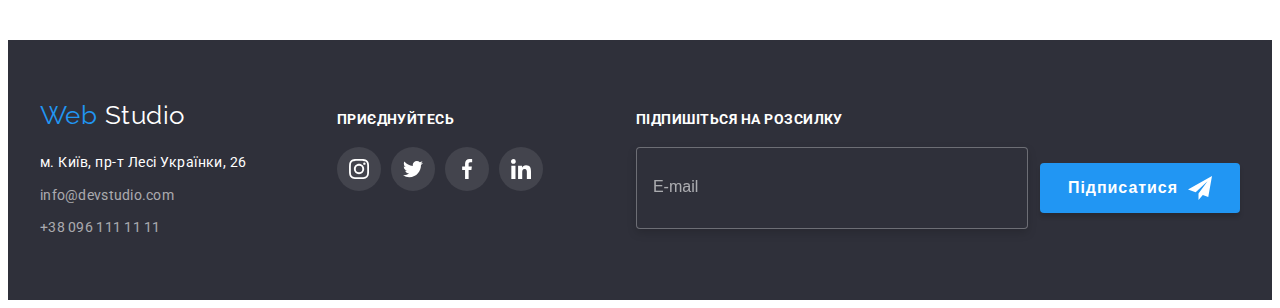
==== commit b5abe574: "Update portfolio.html" ====
--- a/portfolio.html
+++ b/portfolio.html
@@ -328,6 +328,7 @@
                 name="user-email"
                 type="email"
                 placeholder="E-mail"
+                required
               />
             </label>
             <button class="form-fotter-btn" type="submit">
--- a/css/styles.css
+++ b/css/styles.css
@@ -29,7 +29,11 @@
   overflow: hidden;
 }
 
-/* Частковий ресет стилей браузера start */
+/**
+|============================
+| Частковий ресет стилей браузера start
+|============================
+*/
 
 h1,
 h2,
@@ -57,9 +61,17 @@
   color: currentColor;
 }
 
-/* Частковий ресет стилей браузера end */
-
-/* Base styles */
+/**
+|============================
+| Частковий ресет стилей браузера end
+|============================
+*/
+
+/**
+|============================
+| Base styles
+|============================
+*/
 
 .container {
   width: 1200px;
@@ -75,7 +87,11 @@
   padding-bottom: 94px;
 }
 
-/* Card set */
+/**
+|============================
+| Card set
+|============================
+*/
 
 .card-set {
   display: flex;
@@ -87,7 +103,11 @@
   flex-basis: calc((100% - var(--indent) * (var(--items) - 1)) / var(--items));
 }
 
-/* Header section */
+/**
+|============================
+| Header section
+|============================
+*/
 
 .header {
   border: 1px solid #ececec;
@@ -248,7 +268,11 @@
   color: #2196f3;
 }
 
-/* hero section */
+/**
+|============================
+| hero section
+|============================
+*/
 
 .hero {
   text-align: center;
@@ -316,7 +340,11 @@
   border: none;
 }
 
-/* offer section */
+/**
+|============================
+| offer section
+|============================
+*/
 
 .offer.section {
   padding-bottom: 0;
@@ -358,7 +386,11 @@
   line-height: 1.71;
 }
 
-/* doing section */
+/**
+|============================
+| doing section
+|============================
+*/
 
 .section-top {
   padding-top: 0;
@@ -401,7 +433,11 @@
   background: rgba(47, 48, 58, 0.8);
 }
 
-/* team section */
+/**
+|============================
+| team section
+|============================
+*/
 
 .team {
   background-color: #f5f4fa;
@@ -454,7 +490,11 @@
   text-align: center;
 }
 
-/* Clients setion */
+/**
+|============================
+| Clients setion
+|============================
+*/
 
 .clients-titel {
   margin-bottom: 50px;
@@ -506,7 +546,11 @@
   fill: #2196f3;
 }
 
-/* footer section */
+/**
+|============================
+| footer section
+|============================
+*/
 
 .footer {
   background-color: #2f303a;
@@ -633,6 +677,12 @@
   background-color: #2196f3;
 }
 
+/**
+|============================
+| Form Fotter
+|============================
+*/
+
 .form-fotter-titel {
   margin-bottom: 20px;
 
@@ -658,13 +708,20 @@
   background-color: #2f303a;
   border: 1px solid rgba(255, 255, 255, 0.3);
   filter: drop-shadow(0px 4px 4px rgba(0, 0, 0, 0.15));
+  outline: none;
   border-radius: 4px;
 }
 
+.form-input-fotter::placeholder {
+  font-size: 16px;
+  line-height: calc(20 / 16);
+  color: rgba(255, 255, 255, 0.6);
+}
+
 .form-fotter-btn {
-  display: flex;
-  align-items: center;
-  text-align: center;
+  display: inline-flex;
+  align-items: center;
+  justify-content: center;
   gap: 10px;
 
   min-width: 200px;
@@ -683,7 +740,11 @@
   cursor: pointer;
 }
 
-/* Portfolio section */
+/**
+|============================
+| Portfolio section
+|============================
+*/
 
 .button-list {
   display: flex;
@@ -808,7 +869,11 @@
   margin: -1px;
 }
 
-/* Socials icons */
+/**
+|============================
+| Socials icons
+|============================
+*/
 
 .socials {
   display: flex;
@@ -845,7 +910,11 @@
   fill: #ffffff;
 }
 
-/* Modal window */
+/**
+|============================
+| Modal window
+|============================
+*/
 
 .backdrop {
   position: fixed;
@@ -874,6 +943,7 @@
   top: 50%;
   left: 50%;
   transform: translate(-50%, -50%) scale(1);
+  padding: 40px;
 
   width: 528px;
   height: 581px;
@@ -932,7 +1002,6 @@
 
 .form-titel {
   display: block;
-  padding-top: 40px;
   margin-bottom: 12px;
   margin-left: auto;
   margin-right: auto;
@@ -957,17 +1026,29 @@
   line-height: calc(14 / 12);
   letter-spacing: 0.01em;
   color: #757575;
-  cursor: pointer;
 }
 
 .form-input {
   display: block;
   width: 448px;
   height: 40px;
+  padding-left: 42px;
 
   border: 1px solid rgba(33, 33, 33, 0.2);
   border-radius: 4px;
+  outline: none;
   cursor: pointer;
+  transition: border-color var(--timeng-function);
+}
+
+.form-input:hover,
+.form-input:focus {
+  border-color: #2196f3;
+}
+
+.form-input:hover + .form-icon,
+.form-input:focus + .form-icon {
+  fill: #2196f3;
 }
 
 .form-textaria {
@@ -978,19 +1059,43 @@
   border: 1px solid rgba(33, 33, 33, 0.2);
   border-radius: 4px;
   resize: none;
+  outline: none;
+  transition: border-color var(--timeng-function);
   cursor: pointer;
 }
 
+.form-textaria:hover,
+.form-textaria:focus {
+  border-color: #2196f3;
+}
+
+.form-textaria::placeholder {
+  font-size: 12px;
+  line-height: calc(14 / 12);
+  letter-spacing: 0.01em;
+  color: rgba(117, 117, 117, 0.5);
+}
+
 .form-checbox {
-  display: block;
+  display: flex;
+  justify-content: center;
+  gap: 7px;
   margin-bottom: 30px;
   text-align: center;
+}
+
+.text-checbox {
+  font-size: 14px;
+  line-height: calc(24 / 14);
+  letter-spacing: 0.03em;
+  color: #757575;
 }
 
 .form-icon {
   position: absolute;
   top: 30px;
   left: 12px;
+  transition: fill var(--timeng-function);
 }
 
 .rules {
